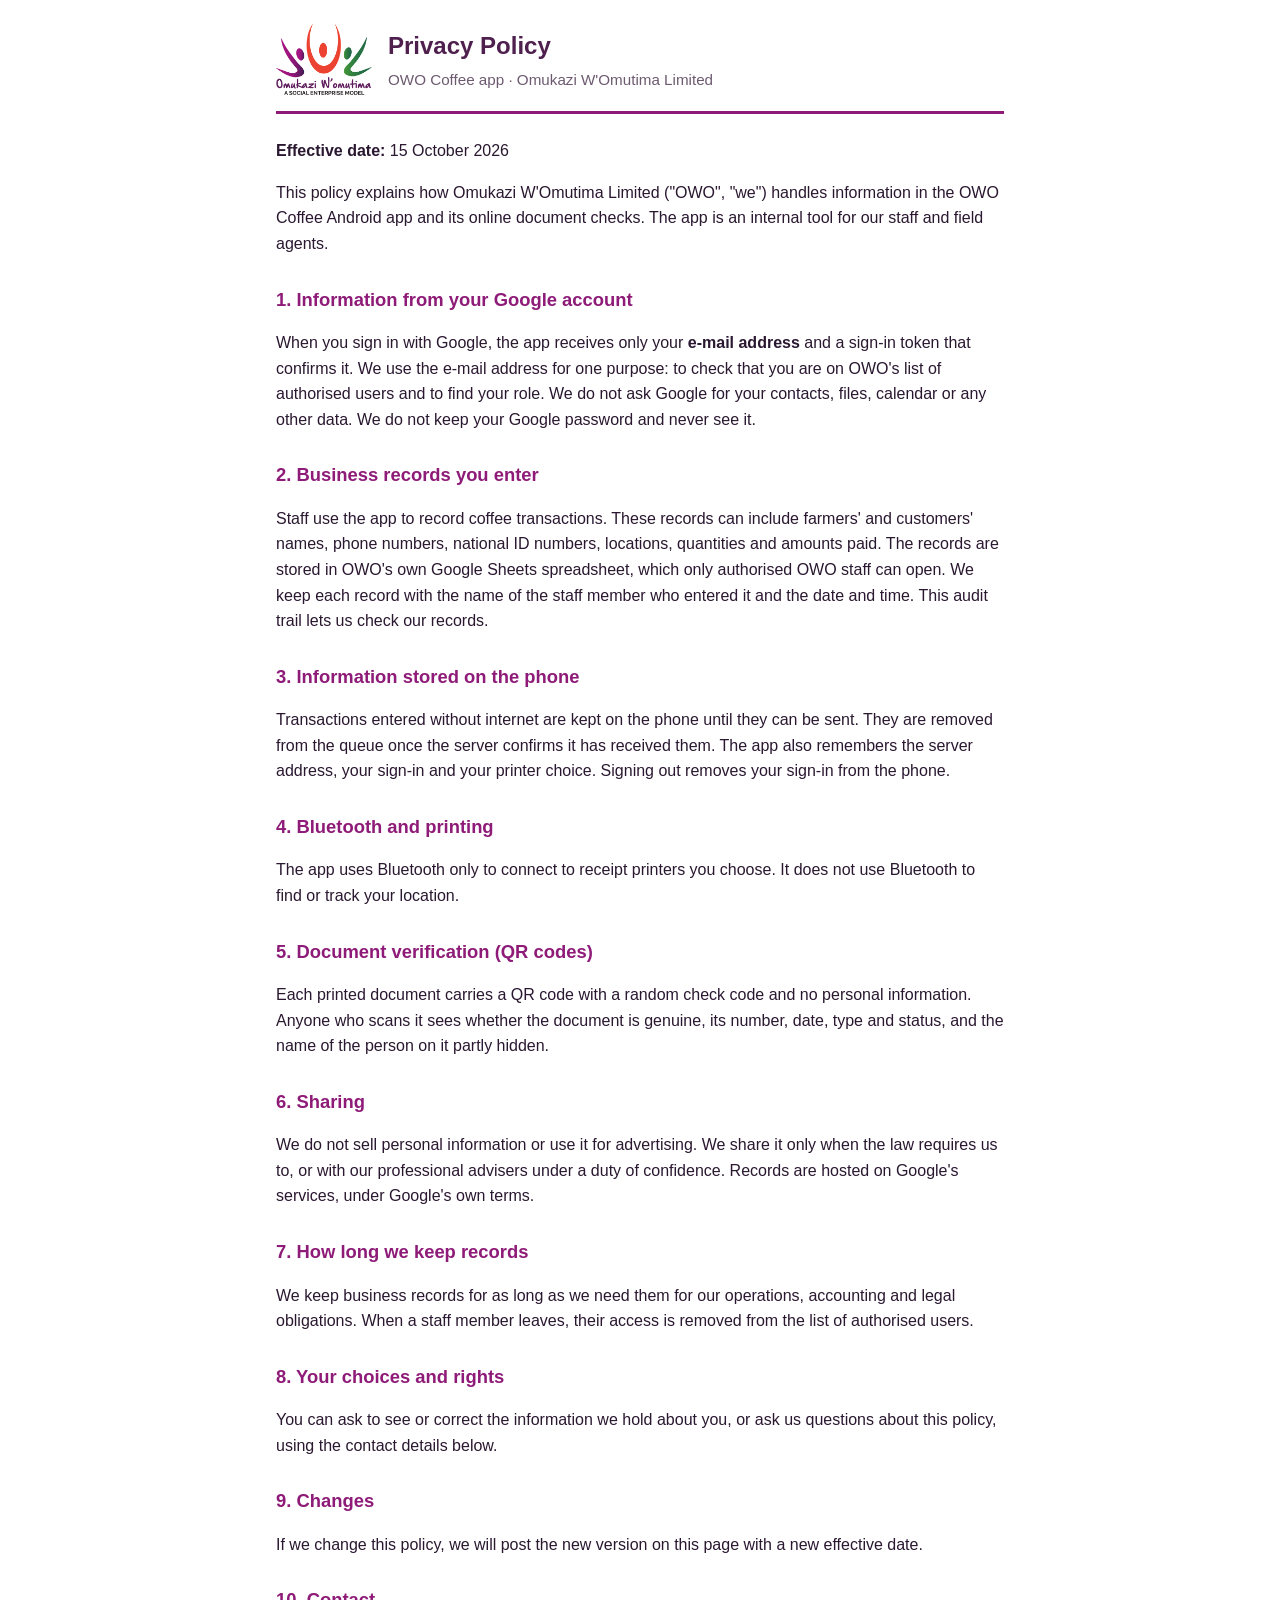
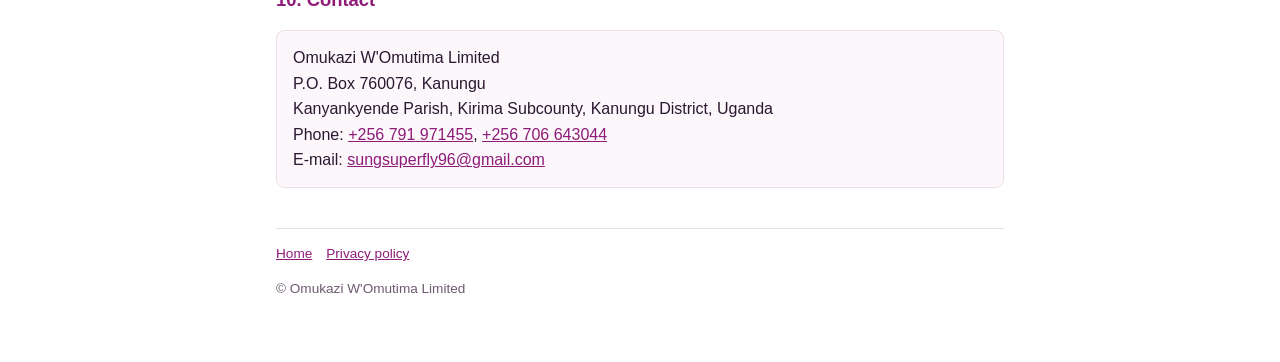
==== privacy.html @ 62def164 "Add OWO home page and privacy policy Co-Authored-By: Claude Opus 5.5 <noreply@anthropic.com> Claude-" ====
<!doctype html>
<html lang="en">
<head>
<meta charset="utf-8">
<meta name="viewport" content="width=device-width, initial-scale=1">
<title>Privacy Policy – OWO Coffee</title>
<link rel="stylesheet" href="style.css">
</head>
<body>
<div class="wrap">
<header>
  <img src="logo.png" alt="Omukazi W'Omutima Limited logo">
  <div>
    <h1>Privacy Policy</h1>
    <p>OWO Coffee app · Omukazi W'Omutima Limited</p>
  </div>
</header>

<p><strong>Effective date:</strong> 15 October 2026</p>

<p>This policy explains how Omukazi W'Omutima Limited ("OWO", "we") handles information in the OWO Coffee Android app and its online document checks. The app is an internal tool for our staff and field agents.</p>

<h2>1. Information from your Google account</h2>
<p>When you sign in with Google, the app receives only your <strong>e-mail address</strong> and a sign-in token that confirms it. We use the e-mail address for one purpose: to check that you are on OWO's list of authorised users and to find your role. We do not ask Google for your contacts, files, calendar or any other data. We do not keep your Google password and never see it.</p>

<h2>2. Business records you enter</h2>
<p>Staff use the app to record coffee transactions. These records can include farmers' and customers' names, phone numbers, national ID numbers, locations, quantities and amounts paid. The records are stored in OWO's own Google Sheets spreadsheet, which only authorised OWO staff can open. We keep each record with the name of the staff member who entered it and the date and time. This audit trail lets us check our records.</p>

<h2>3. Information stored on the phone</h2>
<p>Transactions entered without internet are kept on the phone until they can be sent. They are removed from the queue once the server confirms it has received them. The app also remembers the server address, your sign-in and your printer choice. Signing out removes your sign-in from the phone.</p>

<h2>4. Bluetooth and printing</h2>
<p>The app uses Bluetooth only to connect to receipt printers you choose. It does not use Bluetooth to find or track your location.</p>

<h2>5. Document verification (QR codes)</h2>
<p>Each printed document carries a QR code with a random check code and no personal information. Anyone who scans it sees whether the document is genuine, its number, date, type and status, and the name of the person on it partly hidden.</p>

<h2>6. Sharing</h2>
<p>We do not sell personal information or use it for advertising. We share it only when the law requires us to, or with our professional advisers under a duty of confidence. Records are hosted on Google's services, under Google's own terms.</p>

<h2>7. How long we keep records</h2>
<p>We keep business records for as long as we need them for our operations, accounting and legal obligations. When a staff member leaves, their access is removed from the list of authorised users.</p>

<h2>8. Your choices and rights</h2>
<p>You can ask to see or correct the information we hold about you, or ask us questions about this policy, using the contact details below.</p>

<h2>9. Changes</h2>
<p>If we change this policy, we will post the new version on this page with a new effective date.</p>

<h2>10. Contact</h2>
<div class="card">
  Omukazi W'Omutima Limited<br>
  P.O. Box 760076, Kanungu<br>
  Kanyankyende Parish, Kirima Subcounty, Kanungu District, Uganda<br>
  Phone: <a href="tel:+256791971455">+256 791 971455</a>, <a href="tel:+256706643044">+256 706 643044</a><br>
  E-mail: <a href="mailto:sungsuperfly96@gmail.com">sungsuperfly96@gmail.com</a>
</div>

<footer>
  <nav><a href="index.html">Home</a><a href="privacy.html">Privacy policy</a></nav>
  <p>© Omukazi W'Omutima Limited</p>
</footer>
</div>
</body>
</html>
---- style.css ----
:root{--purple:#8E1B78;--coral:#EC4231;--green:#3E9B47;--plum:#4F204E;--ink:#2a1830;--bg:#ffffff;--muted:#6d5a70;--line:#eadfea}
*{box-sizing:border-box}
body{margin:0;font-family:Arial,Helvetica,sans-serif;color:var(--ink);background:var(--bg);line-height:1.6}
.wrap{max-width:760px;margin:0 auto;padding:24px 16px 48px}
header{display:flex;align-items:center;gap:16px;border-bottom:3px solid var(--purple);padding-bottom:16px;margin-bottom:24px}
header img{width:96px;height:auto}
header h1{margin:0;font-size:1.5rem;color:var(--plum)}
header p{margin:2px 0 0;color:var(--muted);font-size:.95rem}
h2{color:var(--purple);font-size:1.15rem;margin-top:28px}
a{color:var(--purple)}
.card{border:1px solid var(--line);border-radius:8px;padding:14px 16px;background:#fbf7fb}
footer{margin-top:40px;padding-top:14px;border-top:1px solid var(--line);font-size:.85rem;color:var(--muted)}
nav a{margin-right:14px}
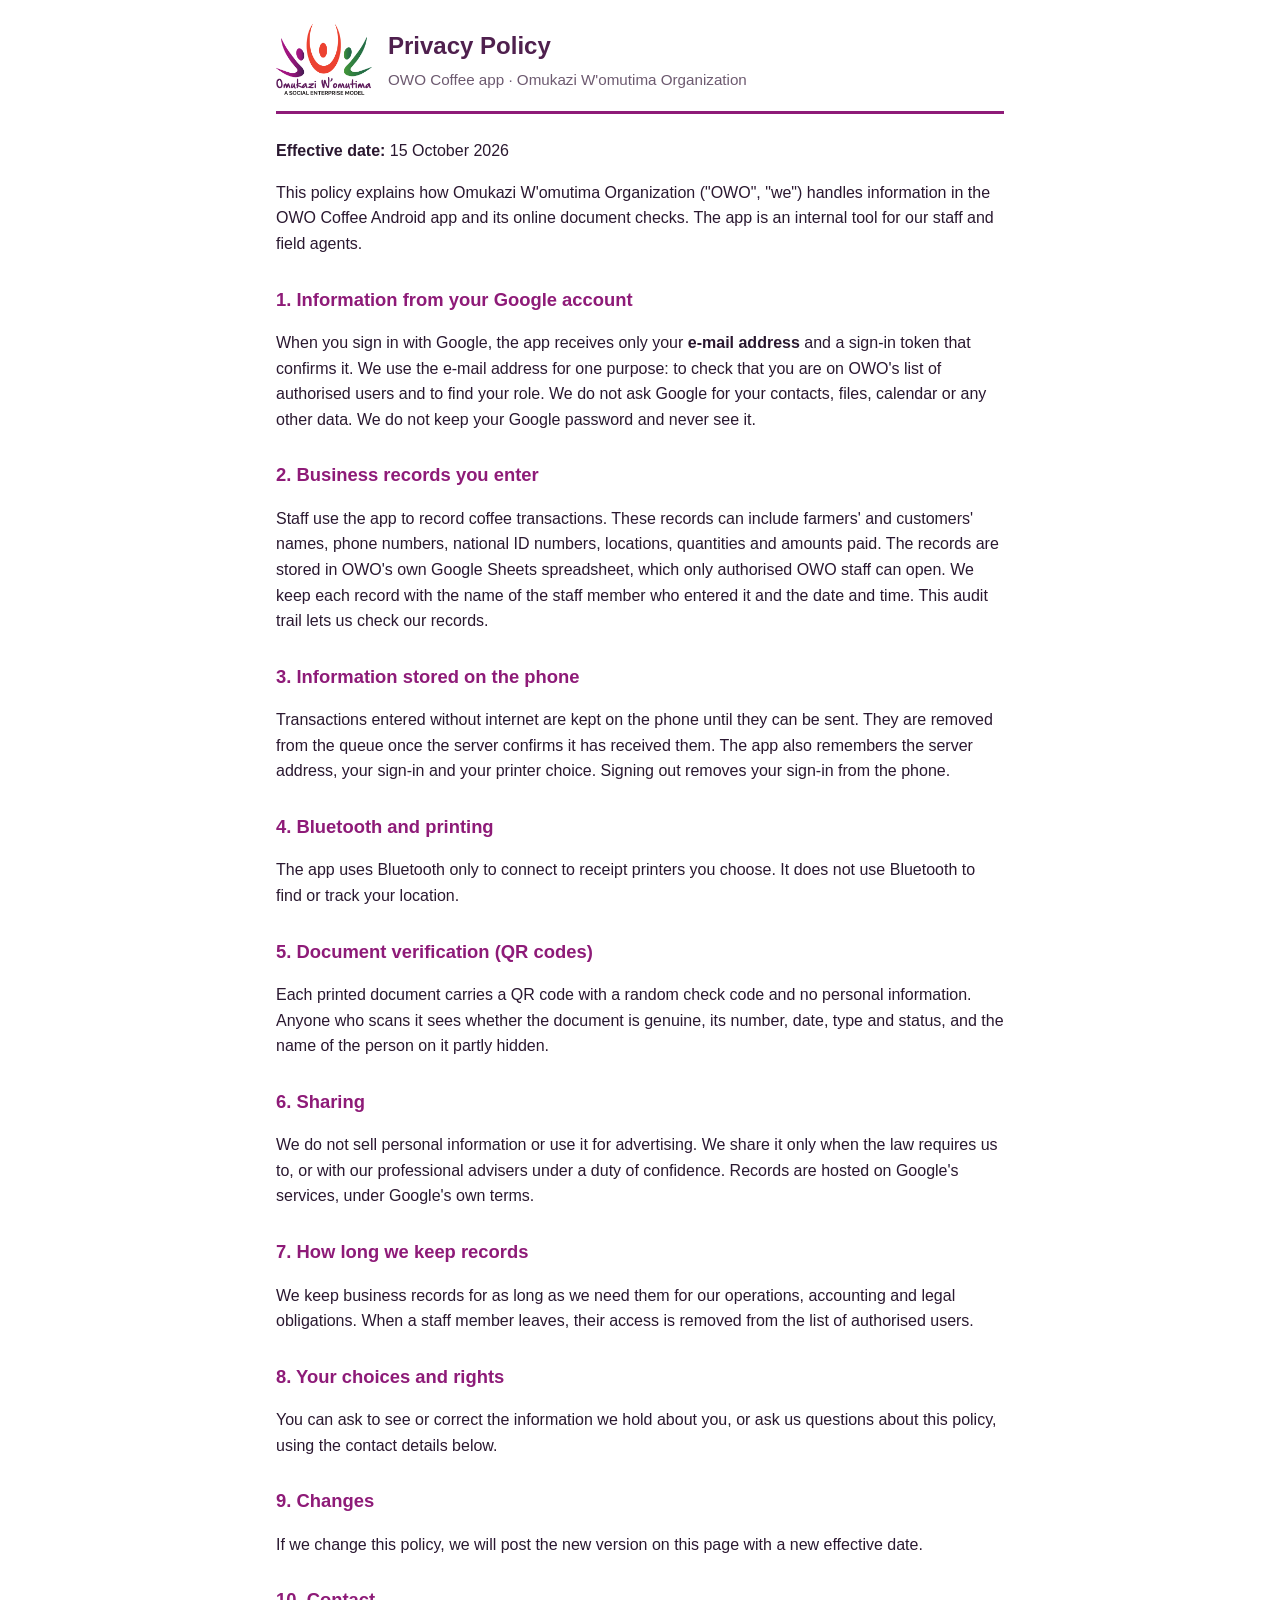
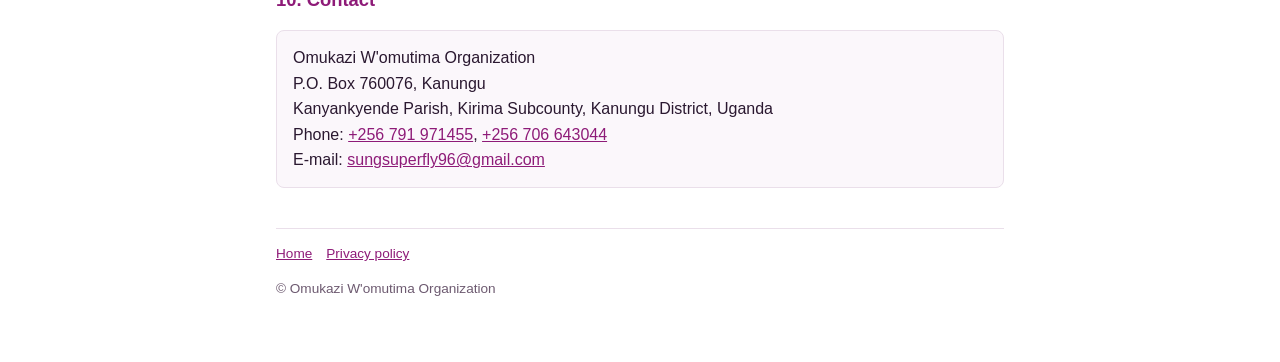
==== commit 12450a9f: "Company name: Omukazi W'omutima Organization Co-Authored-By: Claude Opus 5.5 <noreply@anthropic.com>" ====
--- a/privacy.html
+++ b/privacy.html
@@ -9,16 +9,16 @@
 <body>
 <div class="wrap">
 <header>
-  <img src="logo.png" alt="Omukazi W'Omutima Limited logo">
+  <img src="logo.png" alt="Omukazi W'omutima Organization logo">
   <div>
     <h1>Privacy Policy</h1>
-    <p>OWO Coffee app · Omukazi W'Omutima Limited</p>
+    <p>OWO Coffee app · Omukazi W'omutima Organization</p>
   </div>
 </header>
 
 <p><strong>Effective date:</strong> 15 October 2026</p>
 
-<p>This policy explains how Omukazi W'Omutima Limited ("OWO", "we") handles information in the OWO Coffee Android app and its online document checks. The app is an internal tool for our staff and field agents.</p>
+<p>This policy explains how Omukazi W'omutima Organization ("OWO", "we") handles information in the OWO Coffee Android app and its online document checks. The app is an internal tool for our staff and field agents.</p>
 
 <h2>1. Information from your Google account</h2>
 <p>When you sign in with Google, the app receives only your <strong>e-mail address</strong> and a sign-in token that confirms it. We use the e-mail address for one purpose: to check that you are on OWO's list of authorised users and to find your role. We do not ask Google for your contacts, files, calendar or any other data. We do not keep your Google password and never see it.</p>
@@ -49,7 +49,7 @@
 
 <h2>10. Contact</h2>
 <div class="card">
-  Omukazi W'Omutima Limited<br>
+  Omukazi W'omutima Organization<br>
   P.O. Box 760076, Kanungu<br>
   Kanyankyende Parish, Kirima Subcounty, Kanungu District, Uganda<br>
   Phone: <a href="tel:+256791971455">+256 791 971455</a>, <a href="tel:+256706643044">+256 706 643044</a><br>
@@ -58,7 +58,7 @@
 
 <footer>
   <nav><a href="index.html">Home</a><a href="privacy.html">Privacy policy</a></nav>
-  <p>© Omukazi W'Omutima Limited</p>
+  <p>© Omukazi W'omutima Organization</p>
 </footer>
 </div>
 </body>
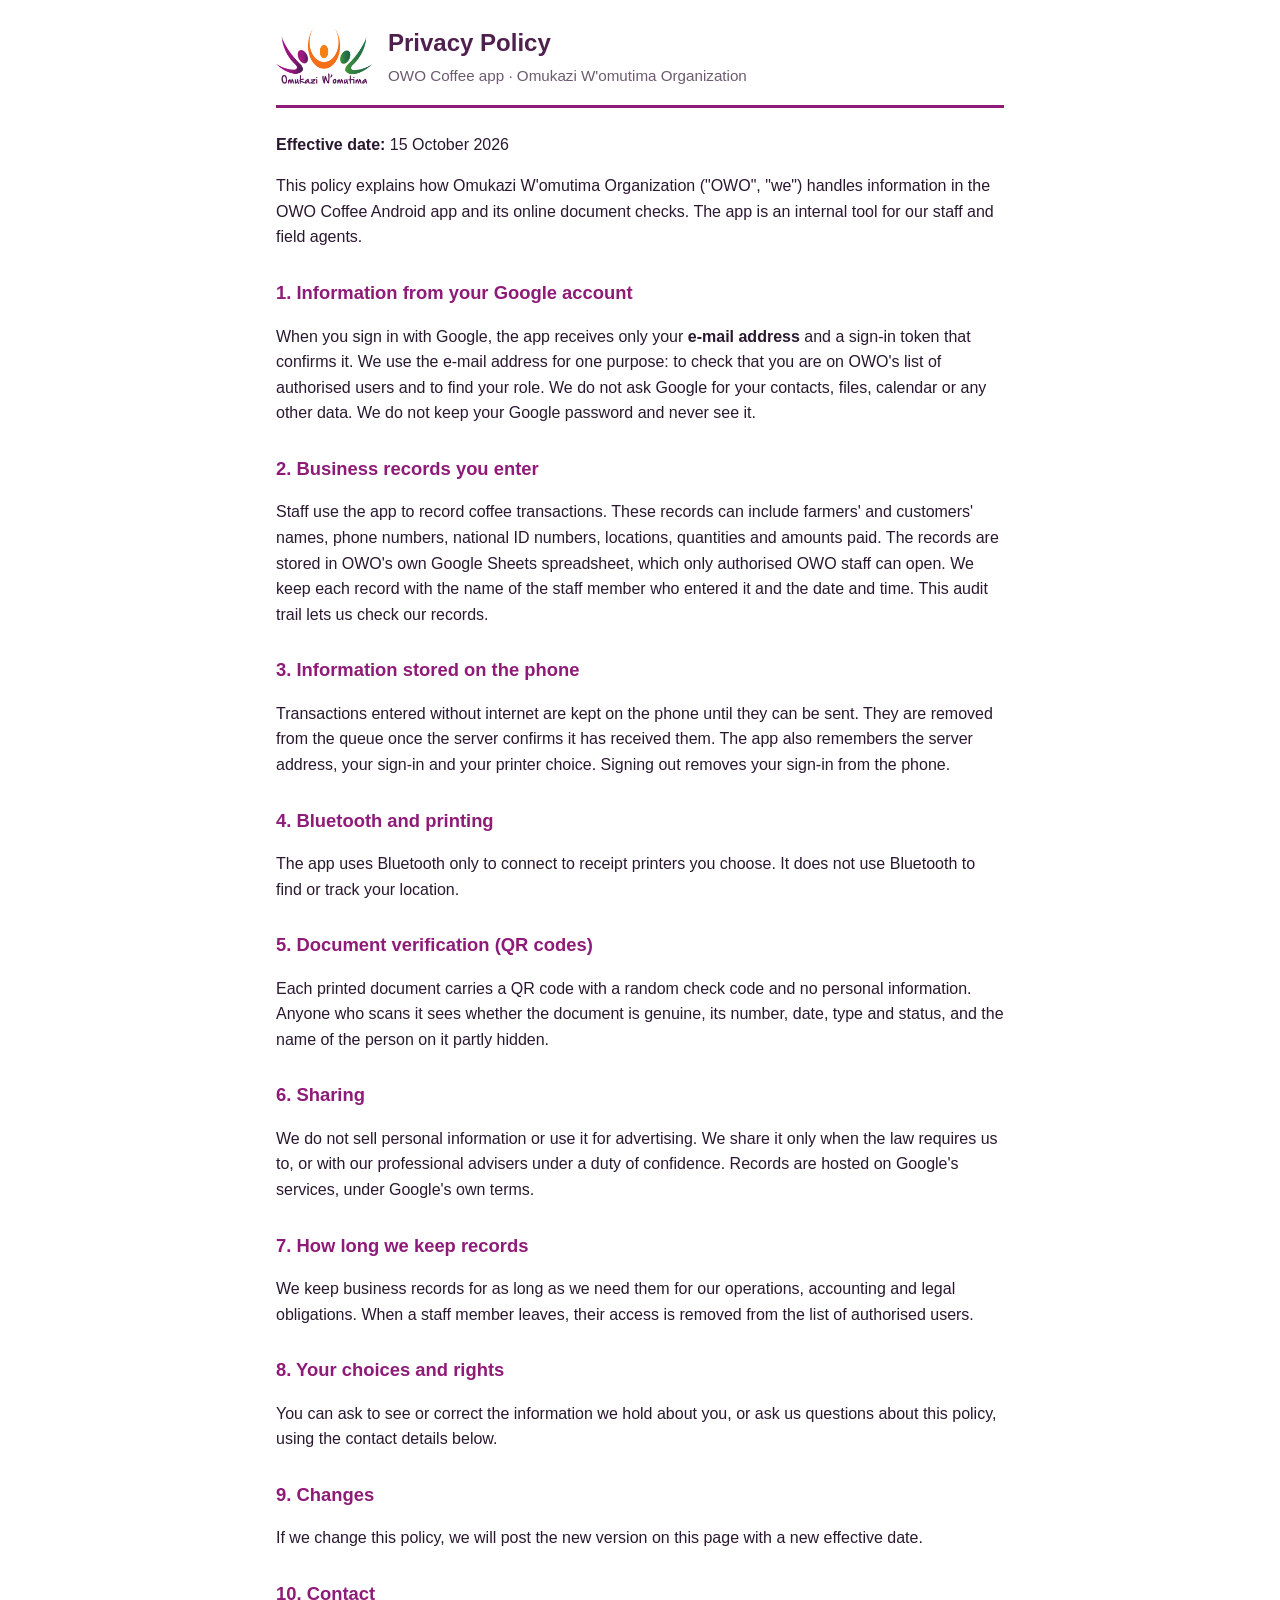
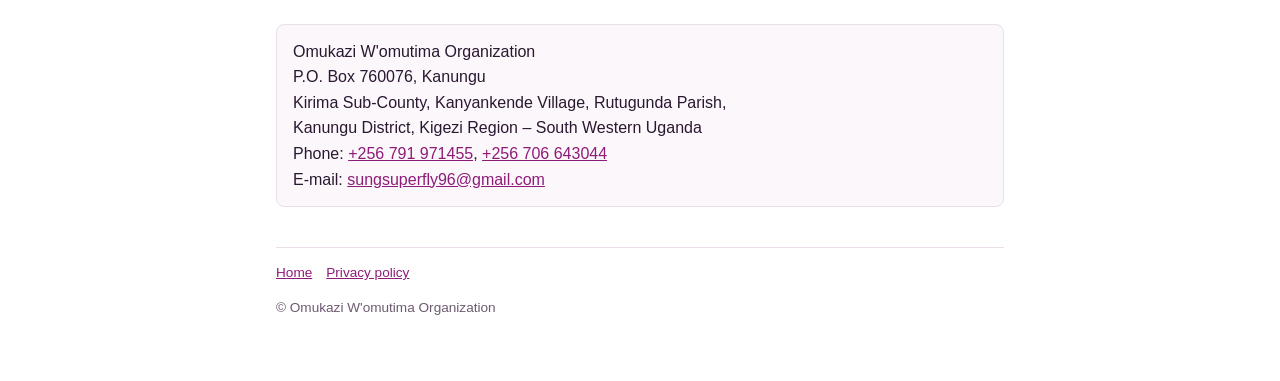
==== commit 9a84fe21: "New official address Co-Authored-By: Claude Opus 5.5 <noreply@anthropic.com> Claude-Session: https:/" ====
--- a/privacy.html
+++ b/privacy.html
@@ -51,7 +51,8 @@
 <div class="card">
   Omukazi W'omutima Organization<br>
   P.O. Box 760076, Kanungu<br>
-  Kanyankyende Parish, Kirima Subcounty, Kanungu District, Uganda<br>
+  Kirima Sub-County, Kanyankende Village, Rutugunda Parish,<br>
+  Kanungu District, Kigezi Region &ndash; South Western Uganda<br>
   Phone: <a href="tel:+256791971455">+256 791 971455</a>, <a href="tel:+256706643044">+256 706 643044</a><br>
   E-mail: <a href="mailto:sungsuperfly96@gmail.com">sungsuperfly96@gmail.com</a>
 </div>
